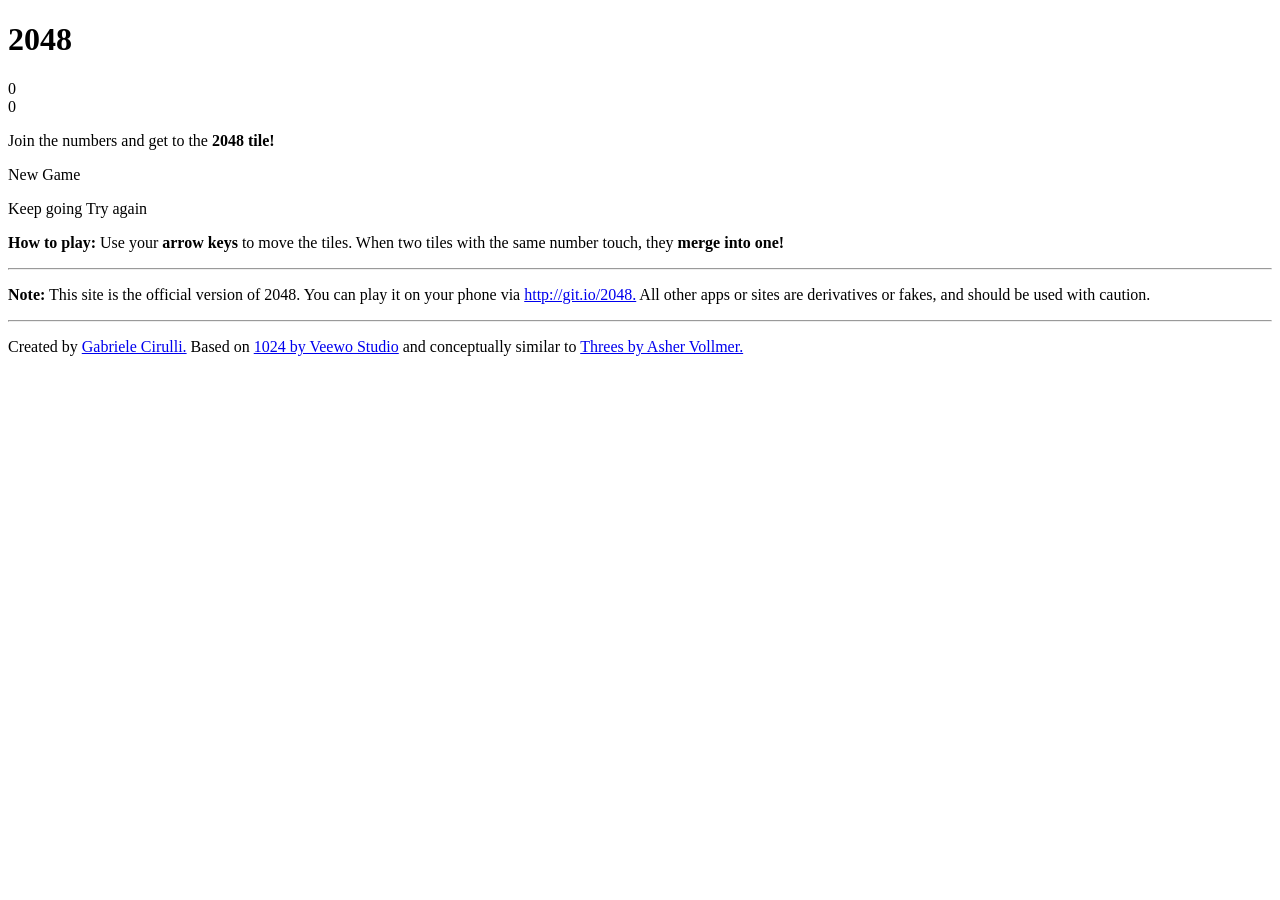
==== game/2048/index.html @ 202fc898 "fix: set base href to / so CSS/JS assets load correctly" ====
<!DOCTYPE html>
<html>
<head>
  <meta charset="utf-8">
  <base href="/">
  <title>2048</title>

  <link href="style/main.css" rel="stylesheet" type="text/css">
  <link rel="shortcut icon" href="favicon.ico">
  <link rel="apple-touch-icon" href="meta/apple-touch-icon.png">
  <link rel="apple-touch-startup-image" href="meta/apple-touch-startup-image-640x1096.png" media="(device-width: 320px) and (device-height: 568px) and (-webkit-device-pixel-ratio: 2)"> <!-- iPhone 5+ -->
  <link rel="apple-touch-startup-image" href="meta/apple-touch-startup-image-640x920.png"  media="(device-width: 320px) and (device-height: 480px) and (-webkit-device-pixel-ratio: 2)"> <!-- iPhone, retina -->
  <meta name="apple-mobile-web-app-capable" content="yes">
  <meta name="apple-mobile-web-app-status-bar-style" content="black">

  <meta name="HandheldFriendly" content="True">
  <meta name="MobileOptimized" content="320">
  <meta name="viewport" content="width=device-width, target-densitydpi=160dpi, initial-scale=1.0, maximum-scale=1, user-scalable=no, minimal-ui">
</head>
<body>
  <div class="container">
    <div class="heading">
      <h1 class="title">2048</h1>
      <div class="scores-container">
        <div class="score-container">0</div>
        <div class="best-container">0</div>
      </div>
    </div>

    <div class="above-game">
      <p class="game-intro">Join the numbers and get to the <strong>2048 tile!</strong></p>
      <a class="restart-button">New Game</a>
    </div>

    <div class="game-container">
      <div class="game-message">
        <p></p>
        <div class="lower">
	        <a class="keep-playing-button">Keep going</a>
          <a class="retry-button">Try again</a>
        </div>
      </div>

      <div class="grid-container">
        <div class="grid-row">
          <div class="grid-cell"></div>
          <div class="grid-cell"></div>
          <div class="grid-cell"></div>
          <div class="grid-cell"></div>
        </div>
        <div class="grid-row">
          <div class="grid-cell"></div>
          <div class="grid-cell"></div>
          <div class="grid-cell"></div>
          <div class="grid-cell"></div>
        </div>
        <div class="grid-row">
          <div class="grid-cell"></div>
          <div class="grid-cell"></div>
          <div class="grid-cell"></div>
          <div class="grid-cell"></div>
        </div>
        <div class="grid-row">
          <div class="grid-cell"></div>
          <div class="grid-cell"></div>
          <div class="grid-cell"></div>
          <div class="grid-cell"></div>
        </div>
      </div>

      <div class="tile-container">

      </div>
    </div>

    <p class="game-explanation">
      <strong class="important">How to play:</strong> Use your <strong>arrow keys</strong> to move the tiles. When two tiles with the same number touch, they <strong>merge into one!</strong>
    </p>
    <hr>
    <p>
    <strong class="important">Note:</strong> This site is the official version of 2048. You can play it on your phone via <a href="http://git.io/2048">http://git.io/2048.</a> All other apps or sites are derivatives or fakes, and should be used with caution.
    </p>
    <hr>
    <p>
    Created by <a href="http://gabrielecirulli.com" target="_blank">Gabriele Cirulli.</a> Based on <a href="https://itunes.apple.com/us/app/1024!/id823499224" target="_blank">1024 by Veewo Studio</a> and conceptually similar to <a href="http://asherv.com/threes/" target="_blank">Threes by Asher Vollmer.</a>
    </p>
  </div>

  <script src="js/bind_polyfill.js"></script>
  <script src="js/classlist_polyfill.js"></script>
  <script src="js/animframe_polyfill.js"></script>
  <script src="js/keyboard_input_manager.js"></script>
  <script src="js/html_actuator.js"></script>
  <script src="js/grid.js"></script>
  <script src="js/tile.js"></script>
  <script src="js/local_storage_manager.js"></script>
  <script src="js/game_manager.js"></script>
  <script src="js/application.js"></script>
</body>
</html>
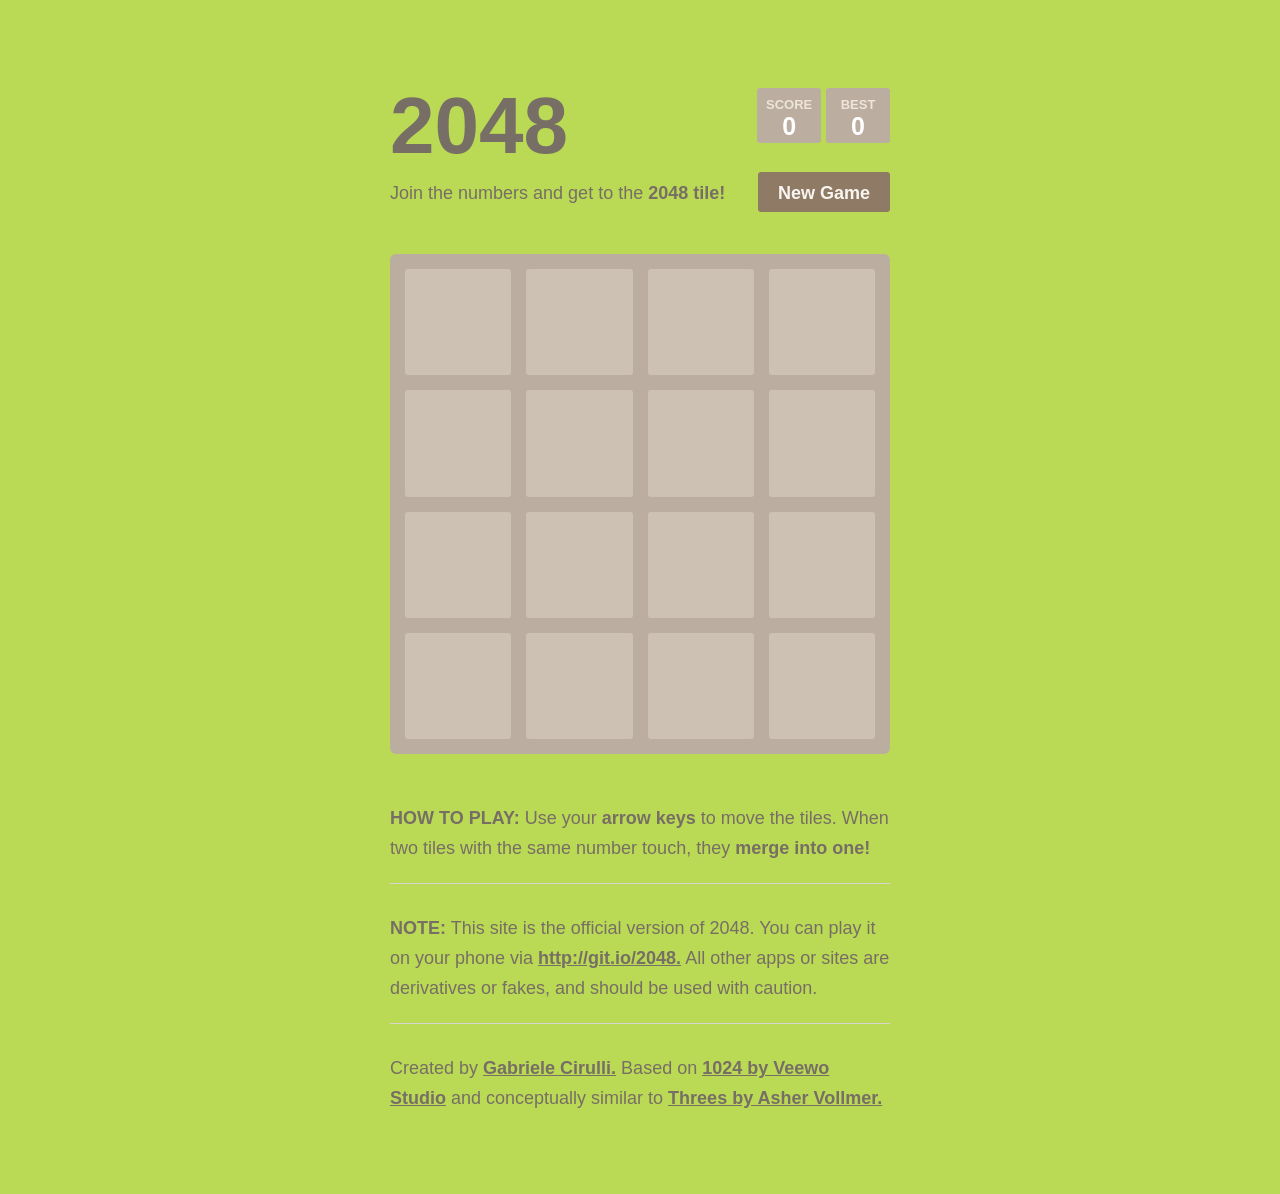
==== commit 3ce367c8: "Deploy docker-2048 to the nonprod infrastructure The repository's inframan.yaml described a deployme" ====
--- a/game/2048/index.html
+++ b/game/2048/index.html
@@ -2,7 +2,7 @@
 <html>
 <head>
   <meta charset="utf-8">
-  <base href="/">
+  <base href="/2048/">
   <title>2048</title>
 
   <link href="style/main.css" rel="stylesheet" type="text/css">
@@ -94,6 +94,7 @@
   <script src="js/grid.js"></script>
   <script src="js/tile.js"></script>
   <script src="js/local_storage_manager.js"></script>
+  <script src="js/api.js"></script>
   <script src="js/game_manager.js"></script>
   <script src="js/application.js"></script>
 </body>
